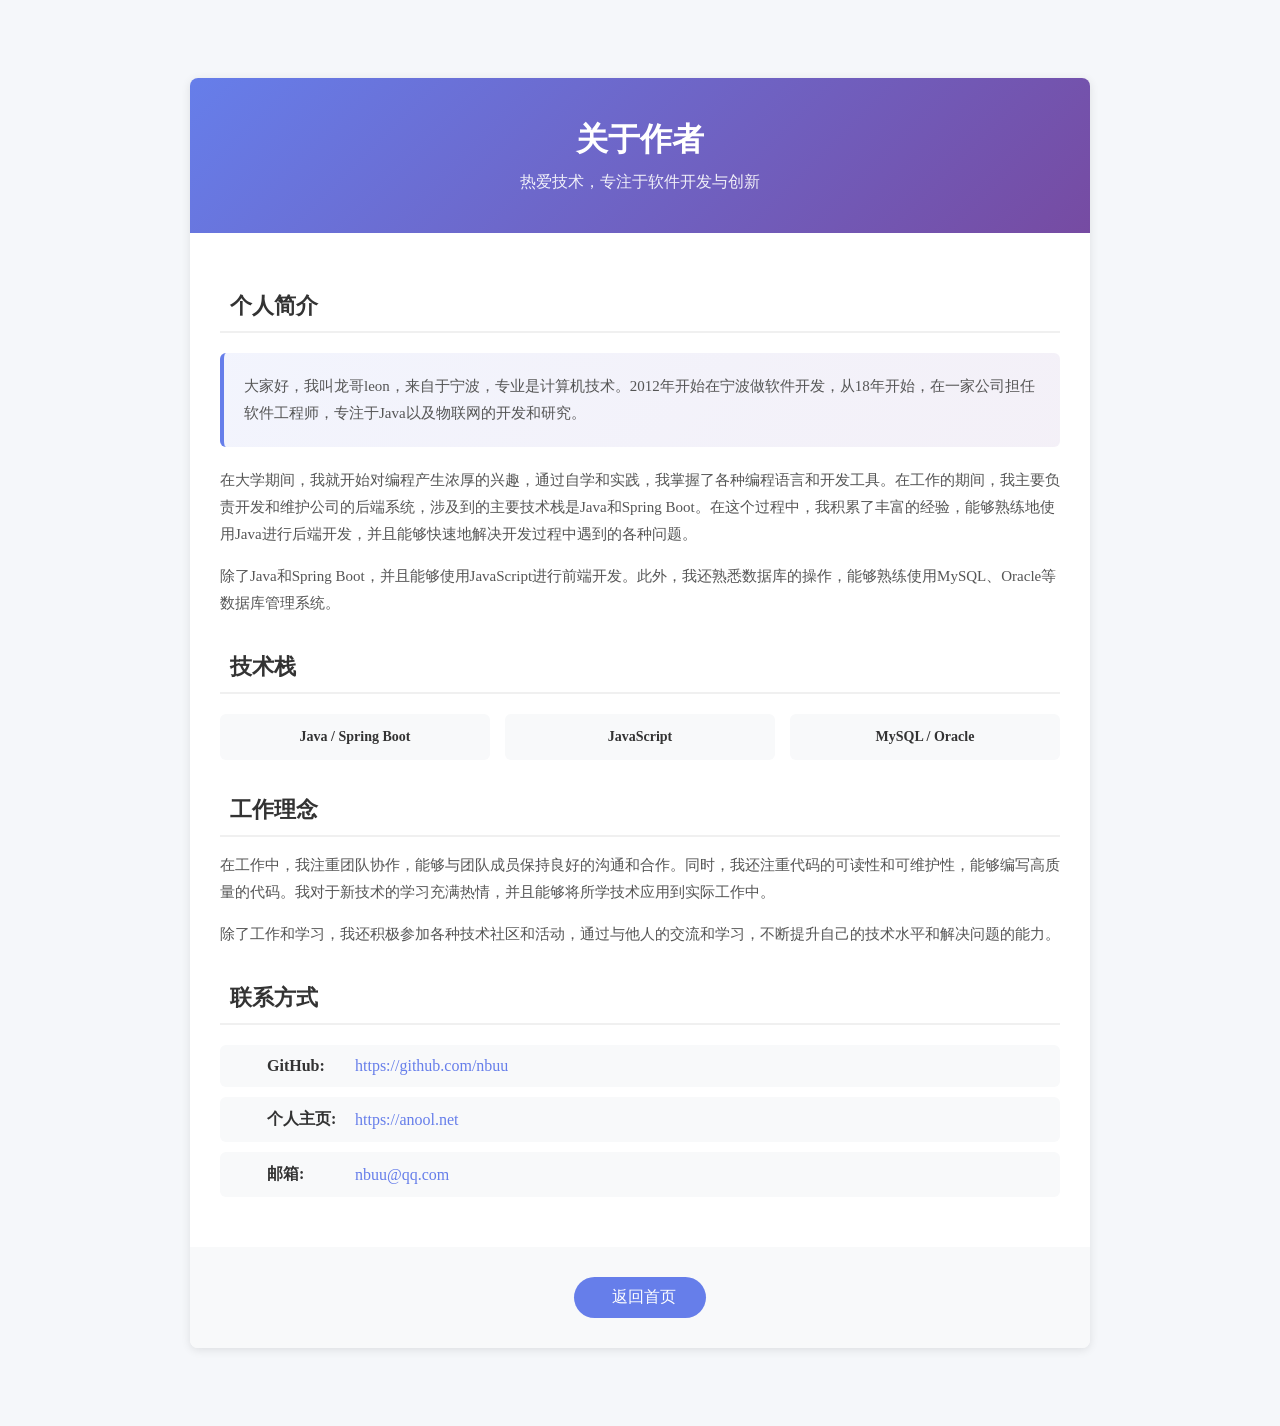
==== about/index.html @ 470f6728 "111" ====
<!DOCTYPE html>
<html lang="zh-CN">

<head>
    <meta charset="UTF-8" />
    <meta http-equiv="X-UA-Compatible" content="IE=edge, chrome=1" />
    <meta name="viewport"
        content="width=device-width, initial-scale=1.0, minimum-scale=1.0, maximum-scale=1.0, user-scalable=no" />
    <meta name="theme-color" content="#f9f9f9" />
    <title>关于我们 - 在线工具网</title>
    <link rel="shortcut icon" href="../assets/images/favicon.png" />
    <meta name="keywords" content="在线工具网,关于我们" />
    <meta name="description" content="在线网址导航, 各类开发工具、绘图绘画工具、md5、在线ps、base64、房贷计算器等" />

    <link rel="stylesheet" id="block-library-css"
        href="../assets/css/block-library.min-5.6.2.css" type="text/css" media="all" />
    <link rel="stylesheet" id="iconfont-css" href="../assets/css/iconfont-3.03029.1.css"
        type="text/css" media="all" />
    <link rel="stylesheet" id="bootstrap-css" href="../assets/css/bootstrap.min-4.3.1.css"
        type="text/css" media="all" />
    <link rel="stylesheet" id="iowen-css" href="../assets/css/style-3.03029.1.css"
        type="text/css" media="all" />
    <link rel="stylesheet" id="custom-css" href="../assets/css/custom-style.css"
        type="text/css" media="all" />
    <link rel="stylesheet" id="fortawesome-css" href="../assets/fontawesome-5.15.4/css/all.min.css" type="text/css" />

    <style>
        body {
            background: #f5f7fa;
            padding: 20px 0;
        }

        .about-container {
            max-width: 900px;
            margin: 50px auto;
            background: #fff;
            border-radius: 8px;
            box-shadow: 0 2px 10px rgba(0,0,0,0.1);
            overflow: hidden;
        }

        .about-header {
            background: linear-gradient(135deg, #667eea 0%, #764ba2 100%);
            color: white;
            padding: 40px 30px;
            text-align: center;
        }

        .about-header h1 {
            font-size: 32px;
            margin: 0 0 10px 0;
            font-weight: 600;
        }

        .about-header p {
            font-size: 16px;
            margin: 0;
            opacity: 0.9;
        }

        .about-content {
            padding: 40px 30px;
        }

        .section {
            margin-bottom: 35px;
        }

        .section:last-child {
            margin-bottom: 0;
        }

        .section-title {
            font-size: 22px;
            color: #333;
            margin-bottom: 15px;
            padding-bottom: 10px;
            border-bottom: 2px solid #f0f0f0;
            display: flex;
            align-items: center;
        }

        .section-title i {
            margin-right: 10px;
            color: #667eea;
        }

        .section-content {
            font-size: 15px;
            line-height: 1.8;
            color: #555;
        }

        .section-content p {
            margin-bottom: 15px;
        }

        .section-content p:last-child {
            margin-bottom: 0;
        }

        .skills-grid {
            display: grid;
            grid-template-columns: repeat(auto-fit, minmax(200px, 1fr));
            gap: 15px;
            margin-top: 20px;
        }

        .skill-item {
            background: #f8f9fa;
            padding: 15px;
            border-radius: 6px;
            text-align: center;
            transition: transform 0.3s, box-shadow 0.3s;
        }

        .skill-item:hover {
            transform: translateY(-3px);
            box-shadow: 0 4px 12px rgba(0,0,0,0.1);
        }

        .skill-item i {
            font-size: 28px;
            color: #667eea;
            margin-bottom: 8px;
        }

        .skill-item .skill-name {
            font-weight: 600;
            color: #333;
            font-size: 14px;
        }

        .contact-list {
            list-style: none;
            padding: 0;
            margin: 20px 0 0 0;
        }

        .contact-list li {
            padding: 12px 15px;
            margin-bottom: 10px;
            background: #f8f9fa;
            border-radius: 6px;
            display: flex;
            align-items: center;
            transition: background 0.3s;
        }

        .contact-list li:hover {
            background: #e9ecef;
        }

        .contact-list li i {
            margin-right: 12px;
            color: #667eea;
            width: 20px;
            text-align: center;
        }

        .contact-list li strong {
            color: #333;
            margin-right: 8px;
            min-width: 80px;
        }

        .contact-list li a {
            color: #667eea;
            text-decoration: none;
            word-break: break-all;
        }

        .contact-list li a:hover {
            text-decoration: underline;
        }

        .back-home {
            text-align: center;
            padding: 30px;
            background: #f8f9fa;
        }

        .back-home a {
            display: inline-block;
            padding: 10px 30px;
            background: #667eea;
            color: white;
            text-decoration: none;
            border-radius: 25px;
            transition: background 0.3s, transform 0.3s;
        }

        .back-home a:hover {
            background: #5568d3;
            transform: translateY(-2px);
        }

        .back-home a i {
            margin-right: 8px;
        }

        .highlight-box {
            background: linear-gradient(135deg, #667eea15 0%, #764ba215 100%);
            border-left: 4px solid #667eea;
            padding: 20px;
            border-radius: 6px;
            margin: 20px 0;
        }

        .highlight-box p {
            margin: 0;
            color: #555;
            line-height: 1.8;
        }

        @media (max-width: 768px) {
            .about-container {
                margin: 20px;
            }

            .about-header {
                padding: 30px 20px;
            }

            .about-header h1 {
                font-size: 26px;
            }

            .about-content {
                padding: 30px 20px;
            }

            .skills-grid {
                grid-template-columns: repeat(auto-fit, minmax(150px, 1fr));
            }
        }
    </style>

    <script>
        !function(p){"use strict";!function(t){var s=window,e=document,i=p,c="".concat("https:"===e.location.protocol?"https://":"http://","sdk.51.la/js-sdk-pro.min.js"),n=e.createElement("script"),r=e.getElementsByTagName("script")[0];n.type="text/javascript",n.setAttribute("charset","UTF-8"),n.async=!0,n.src=c,n.id="LA_COLLECT",i.d=n;var o=function(){s.LA.ids.push(i)};s.LA?s.LA.ids&&o():(s.LA=p,s.LA.ids=[],o()),r.parentNode.insertBefore(n,r)}()}({id:"3G9QRCtAm0z4ABfe",ck:"3G9QRCtAm0z4ABfe"});
    </script>
</head>

<body class="io-grey-mode">
    <div class="about-container">
        <div class="about-header">
            <h1><i class="fas fa-user-circle"></i> 关于作者</h1>
            <p>热爱技术，专注于软件开发与创新</p>
        </div>

        <div class="about-content">
            <div class="section">
                <h2 class="section-title">
                    <i class="fas fa-id-card"></i>
                    个人简介
                </h2>
                <div class="section-content">
                    <div class="highlight-box">
                        <p>大家好，我叫龙哥leon，来自于宁波，专业是计算机技术。2012年开始在宁波做软件开发，从18年开始，在一家公司担任软件工程师，专注于Java以及物联网的开发和研究。</p>
                    </div>
                    <p>在大学期间，我就开始对编程产生浓厚的兴趣，通过自学和实践，我掌握了各种编程语言和开发工具。在工作的期间，我主要负责开发和维护公司的后端系统，涉及到的主要技术栈是Java和Spring Boot。在这个过程中，我积累了丰富的经验，能够熟练地使用Java进行后端开发，并且能够快速地解决开发过程中遇到的各种问题。</p>
                    <p>除了Java和Spring Boot，并且能够使用JavaScript进行前端开发。此外，我还熟悉数据库的操作，能够熟练使用MySQL、Oracle等数据库管理系统。</p>
                </div>
            </div>

            <div class="section">
                <h2 class="section-title">
                    <i class="fas fa-code"></i>
                    技术栈
                </h2>
                <div class="skills-grid">
                    <div class="skill-item">
                        <i class="fab fa-java"></i>
                        <div class="skill-name">Java / Spring Boot</div>
                    </div>
                    <div class="skill-item">
                        <i class="fab fa-js"></i>
                        <div class="skill-name">JavaScript</div>
                    </div>
                    <div class="skill-item">
                        <i class="fas fa-database"></i>
                        <div class="skill-name">MySQL / Oracle</div>
                    </div>
                </div>
            </div>

            <div class="section">
                <h2 class="section-title">
                    <i class="fas fa-heart"></i>
                    工作理念
                </h2>
                <div class="section-content">
                    <p>在工作中，我注重团队协作，能够与团队成员保持良好的沟通和合作。同时，我还注重代码的可读性和可维护性，能够编写高质量的代码。我对于新技术的学习充满热情，并且能够将所学技术应用到实际工作中。</p>
                    <p>除了工作和学习，我还积极参加各种技术社区和活动，通过与他人的交流和学习，不断提升自己的技术水平和解决问题的能力。</p>
                </div>
            </div>

            <div class="section">
                <h2 class="section-title">
                    <i class="fas fa-address-book"></i>
                    联系方式
                </h2>
                <ul class="contact-list">
                    <li>
                        <i class="fab fa-github"></i>
                        <strong>GitHub:</strong>
                        <a href="https://github.com/nbuu" target="_blank">https://github.com/nbuu</a>
                    </li>
                    <li>
                        <i class="fas fa-globe"></i>
                        <strong>个人主页:</strong>
                        <a href="https://anool.net" target="_blank">https://anool.net</a>
                    </li>
                    <li>
                        <i class="fas fa-envelope"></i>
                        <strong>邮箱:</strong>
                        <a href="mailto:nbuu@qq.com">nbuu@qq.com</a>
                    </li>
                </ul>
            </div>
        </div>

        <div class="back-home">
            <a href="/">
                <i class="fas fa-home"></i>
                返回首页
            </a>
        </div>
    </div>

    <script src="../assets/js/jquery.min-3.2.1.js"></script>
</body>
</html>
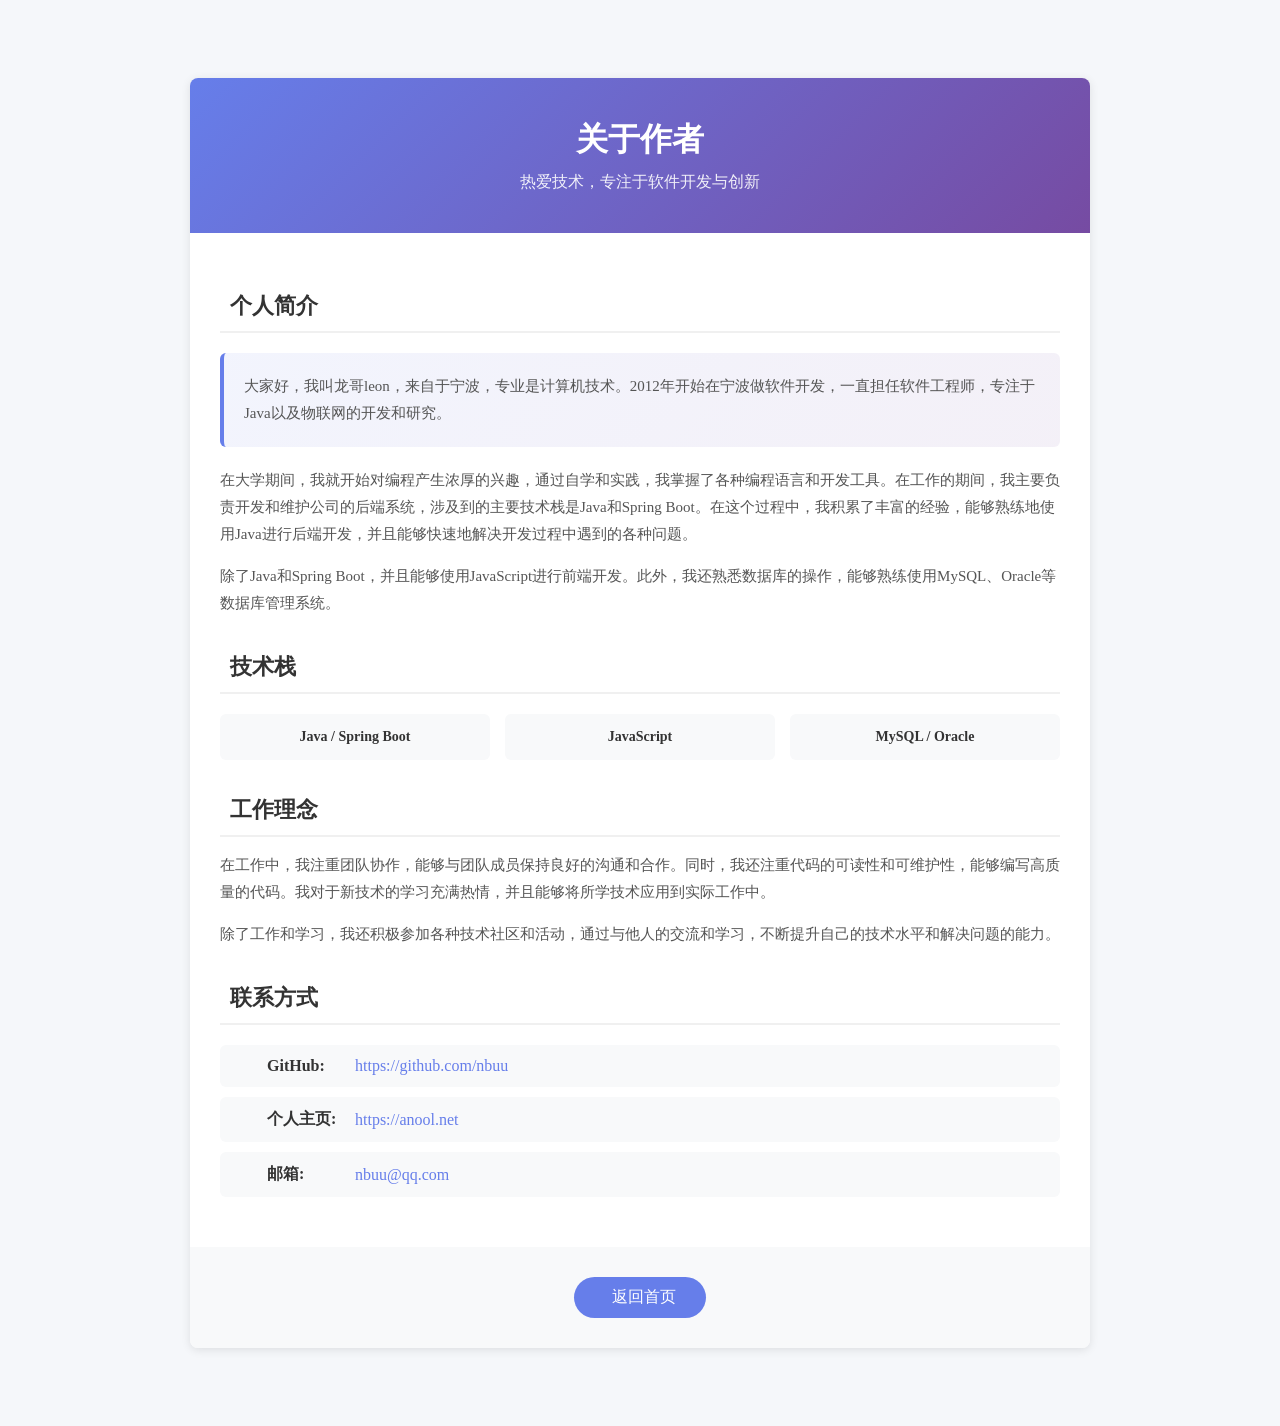
==== commit c7f35f58: "222" ====
--- a/about/index.html
+++ b/about/index.html
@@ -256,7 +256,7 @@
                 </h2>
                 <div class="section-content">
                     <div class="highlight-box">
-                        <p>大家好，我叫龙哥leon，来自于宁波，专业是计算机技术。2012年开始在宁波做软件开发，从18年开始，在一家公司担任软件工程师，专注于Java以及物联网的开发和研究。</p>
+                        <p>大家好，我叫龙哥leon，来自于宁波，专业是计算机技术。2012年开始在宁波做软件开发，一直担任软件工程师，专注于Java以及物联网的开发和研究。</p>
                     </div>
                     <p>在大学期间，我就开始对编程产生浓厚的兴趣，通过自学和实践，我掌握了各种编程语言和开发工具。在工作的期间，我主要负责开发和维护公司的后端系统，涉及到的主要技术栈是Java和Spring Boot。在这个过程中，我积累了丰富的经验，能够熟练地使用Java进行后端开发，并且能够快速地解决开发过程中遇到的各种问题。</p>
                     <p>除了Java和Spring Boot，并且能够使用JavaScript进行前端开发。此外，我还熟悉数据库的操作，能够熟练使用MySQL、Oracle等数据库管理系统。</p>
